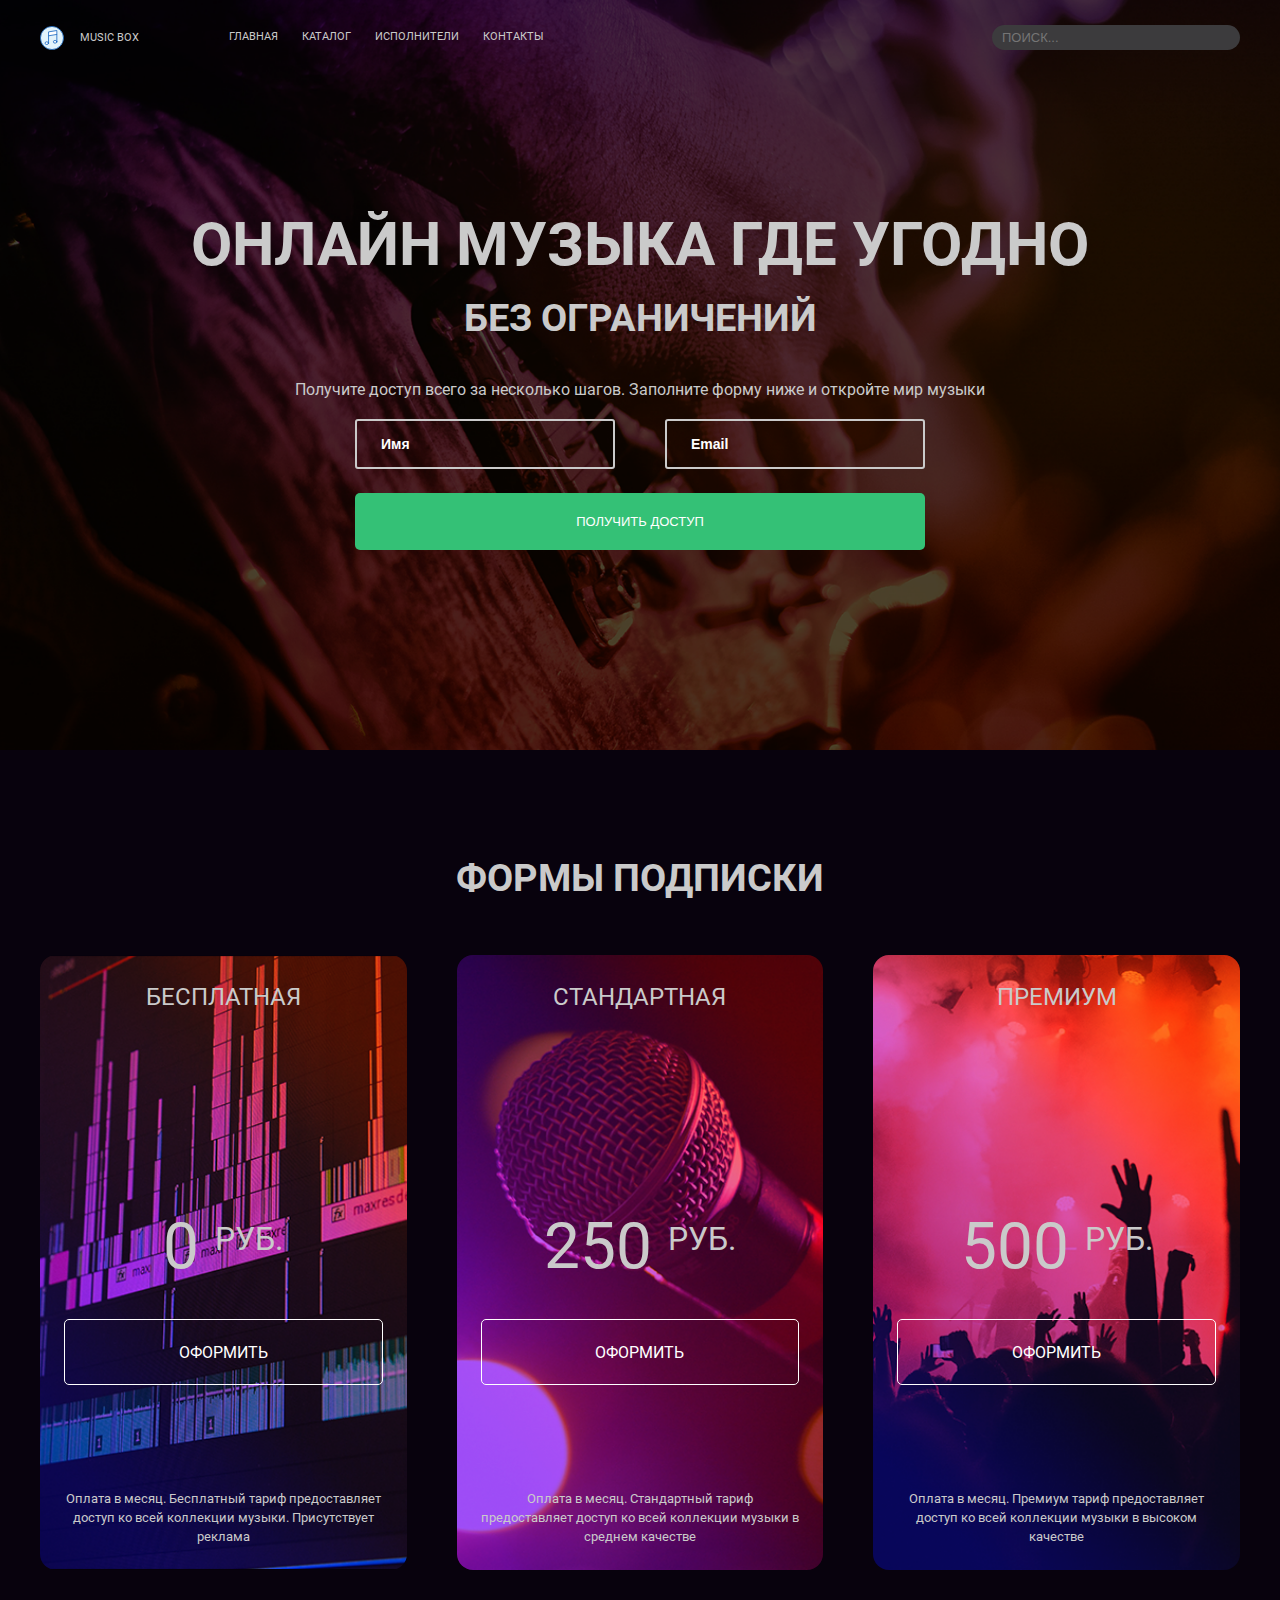
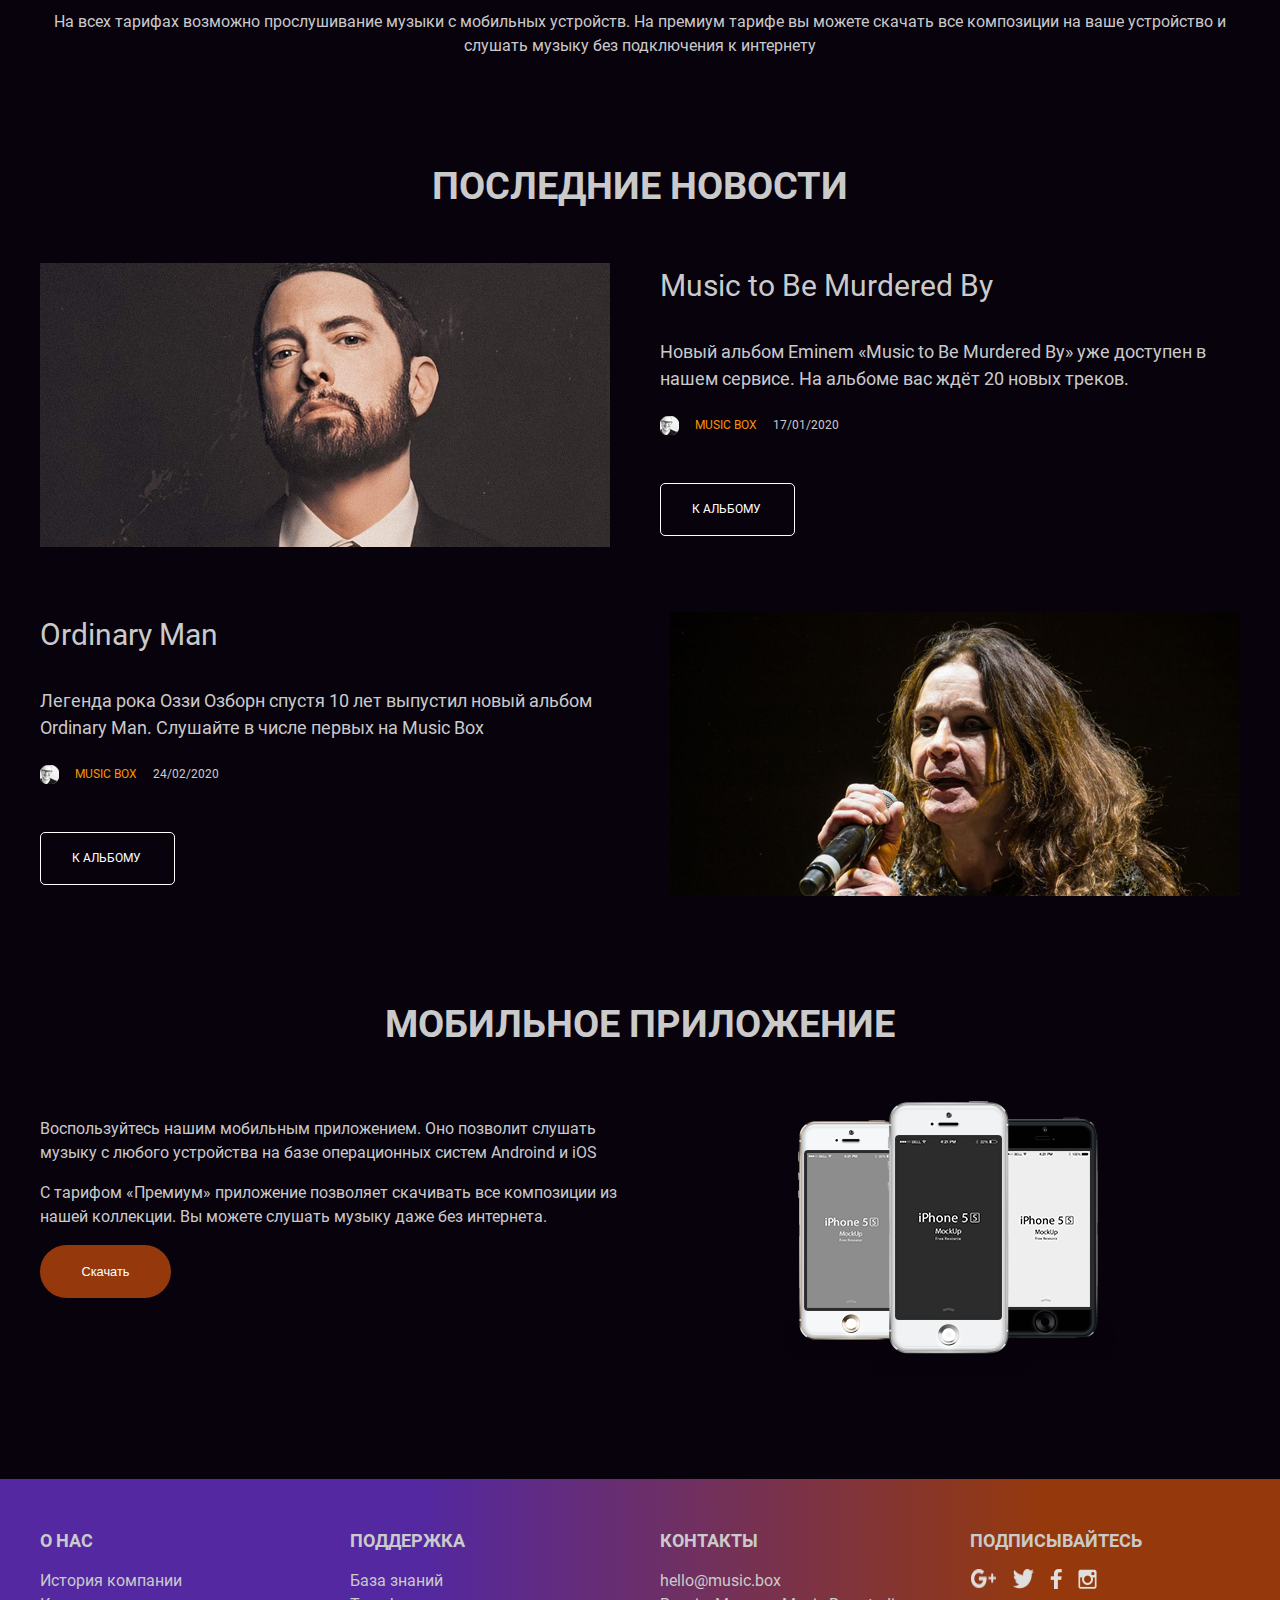
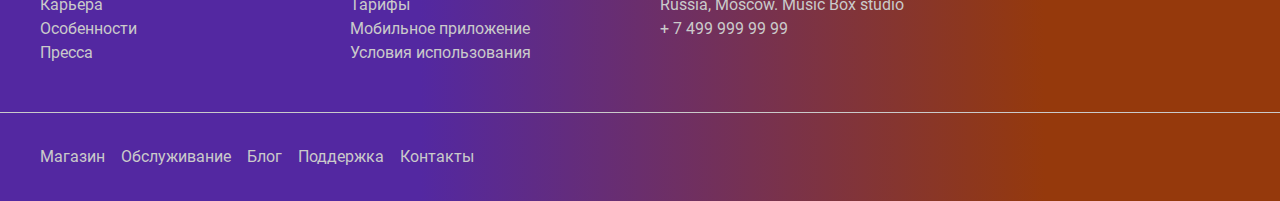
==== src/index.html @ f11d0556 "first try" ====
<!DOCTYPE html>
<html lang="ru">
<head>
    <meta charset="UTF-8">
    <meta name="viewport" content="width=device-width, initial-scale=1.0">
    <meta http-equiv="X-UA-Compatible" content="ie=edge">
    <title>Портал «Music Box» Александр</title>

    <link rel="stylesheet" href="css/style.css">
</head>
<body>
    <header class="flex-center header">
        <div class="container-width">
            <div class="logo">
                <div class="music-logo"></div>
                <span>MUSIC BOX</span>
            </div>
            <nav>
                <ul>
                    <li>ГЛАВНАЯ</li>
                    <li>КАТАЛОГ</li>
                    <li>ИСПОЛНИТЕЛИ</li>
                    <li>КОНТАКТЫ</li>
                </ul>
            </nav>
            <input type="text" placeholder="ПОИСК...">
        </div>
    </header>
    <main id="page-description" class="main">
        <div class="container-width">
            <h1>Онлайн музыка где угодно</h1>
            <h2>без ограничений</h2>
            <p>Получите доступ всего за несколько шагов. Заполните форму ниже и откройте мир музыки</p>
            <form>
                <div class="input-flex">
                    <input type="text" placeholder="Имя">
                    <input type="text" placeholder="Email">
                </div>
                <button>ПОЛУЧИТЬ ДОСТУП</button>
            </form>
        </div>
    </main>
    <section id="page-pricing" class="pricing">
        <div class="container-width">
            <h2>ФОРМЫ ПОДПИСКИ</h2>
            <div class="pricing-flex">
                <div class="pricing-item bg-pricing-first">
                    <h3>Бесплатная</h3>
                    <div class="pricing-flex-price">
                        <span class="pricing-value">0</span>
                        <span class="pricing-rub">РУБ.</span>
                    </div>
                    <a href="#">Оформить</a>
                    <p class="pricing-footer">
                        Оплата в месяц. Бесплатный тариф предоставляет доступ ко всей коллекции музыки. 
                        Присутствует реклама
                    </p>
                  </div>
                  <div class="pricing-item bg-pricing-second">
                    <h3>Стандартная</h3>
                    <div class="pricing-flex-price">
                        <span class="pricing-value">250</span>
                        <span class="pricing-rub">РУБ.</span>
                    </div>
                    <a href="#">Оформить</a>
                    <p class="pricing-footer">
                        Оплата в месяц. 
                        Стандартный тариф предоставляет доступ ко всей коллекции музыки в среднем качестве
                    </p>
                  </div><div class="pricing-item bg-pricing-third">
                    <h3>Премиум</h3>
                    <div class="pricing-flex-price">
                        <span class="pricing-value">500</span>
                        <span class="pricing-rub">РУБ.</span>
                    </div>
                    <a href="#">Оформить</a>
                    <p class="pricing-footer">
                        Оплата в месяц. Премиум тариф предоставляет доступ 
                        ко всей коллекции музыки в высоком качестве
                    </p>
                  </div>
            </div>
            <p>
                На всех тарифах возможно прослушивание музыки с мобильных устройств. 
                На премиум тарифе вы можете скачать все композиции на ваше устройство 
                и слушать музыку без подключения к интернету
            </p>
        </div>
    </section>
    <section id="page-news" class="news">
        <div class="container-width">
            <h2>ПОСЛЕДНИЕ НОВОСТИ</h2>
            <div  class="news-item">
                <img src="./images/Music to Be Murdered By.png" alt="eminem">
                <div class="news-body">
                    <h3>Music to Be Murdered By</h3>
                    <p>
                        Новый альбом Eminem «Music to Be Murdered By» 
                        уже доступен в нашем сервисе. На альбоме вас ждёт 20 новых треков.
                    </p>
                    <div class="news-footer">
                        <div class="news-author">
                            <div class="author">
                                <div class="author-logo"></div>
                                <span>MUSIC BOX</span>
                            </div>
                          <span>17/01/2020</span>
                        </div>
                        <a href="#">К альбому</a>
                      </div>
                </div>
            </div>
            <div  class="news-item margin-news">
                <div class="news-body">
                    <h3>Ordinary Man</h3>
                    <p>
                        Легенда рока Оззи Озборн спустя 10 лет 
                        выпустил новый альбом Ordinary Man. Слушайте в числе первых на Music Box
                    </p>
                    <div class="news-footer">
                        <div class="news-author">
                            <div class="author">
                                <div class="author-logo"></div>
                                <span>MUSIC BOX</span>
                            </div>
                          <span>24/02/2020</span>
                        </div>
                        <a href="#">К альбому</a>
                      </div>
                </div>
                <img class="order-mob" src="./images/Ordinary Man.png" alt="ozzy">
            </div>
        </div>
    </section>
    <section id="page-app" class="mob-app">
        <div class="container-width">
            <h2>Мобильное приложение</h2>
            <div class="app">
                <div class="app-text">
                    <p>Воспользуйтесь нашим мобильным приложением. 
                        Оно позволит слушать музыку с любого устройства 
                        на базе операционных систем Androind и iOS
                    </p>
                    <p>
                        С тарифом «Премиум» приложение 
                        позволяет скачивать все композиции из нашей коллекции. 
                        Вы можете слушать музыку даже без интернета.
                    </p>
                    <button>Скачать</button>
                </div>
                <img class="app-img" src="./images/iphone.png" alt="mobile app">
            </div>
        </div>
    </section>
    <footer class="bg-gradient">
        <div class="footer-border"></div>
        <div class="container-width">
            <div class="footer-top">
                <div class="footer-column">
                    <h2>О нас</h2>
                    <p>История компании</p>
                    <p>Карьера</p>
                    <p>Особенности</p>
                    <p>Пресса</p>
                </div>
                <div class="footer-column">
                    <h2>Поддержка</h2>
                    <p>База знаний</p>
                    <p>Тарифы</p>
                    <p>Мобильное приложение</p>
                    <p>Условия использования</p>
                </div>
                <div class="footer-column">
                    <h2>Контакты</h2>
                    <p>hello@music.box</p>
                    <p>Russia, Moscow. Music Box studio</p>
                    <p>+ 7 499 999 99 99</p>
                </div>
                <div class="footer-column">
                    <h2>Подписывайтесь</h2>
                    <div class="logos">
                        <img src="./images/Google+.png" alt="google+">
                        <img src="./images/Twitter.png" alt="twitter">
                        <img src="./images/Facebook.png" alt="facebook">
                        <img src="./images/Instagram.png" alt="insta">
                    </div>
                </div>
            </div>
            <div class="footer-down">
                <span>Магазин</span>
                <span>Обслуживание</span>
                <span>Блог</span>
                <span>Поддержка</span>
                <span>Контакты</span>
            </div>
        </div>
    </footer>
</body>
</html>
---- src/css/style.css ----
@import "basic.css";
@import "header.css";
@import "main.css";
@import "pricing.css";
@import "pricing-item.css";
@import "news.css";
@import "mobile-app.css";
@import "footer.css";
@import "main-second.css";
@import "popular-track.css";
@import "discography.css";
@import "similar.css";
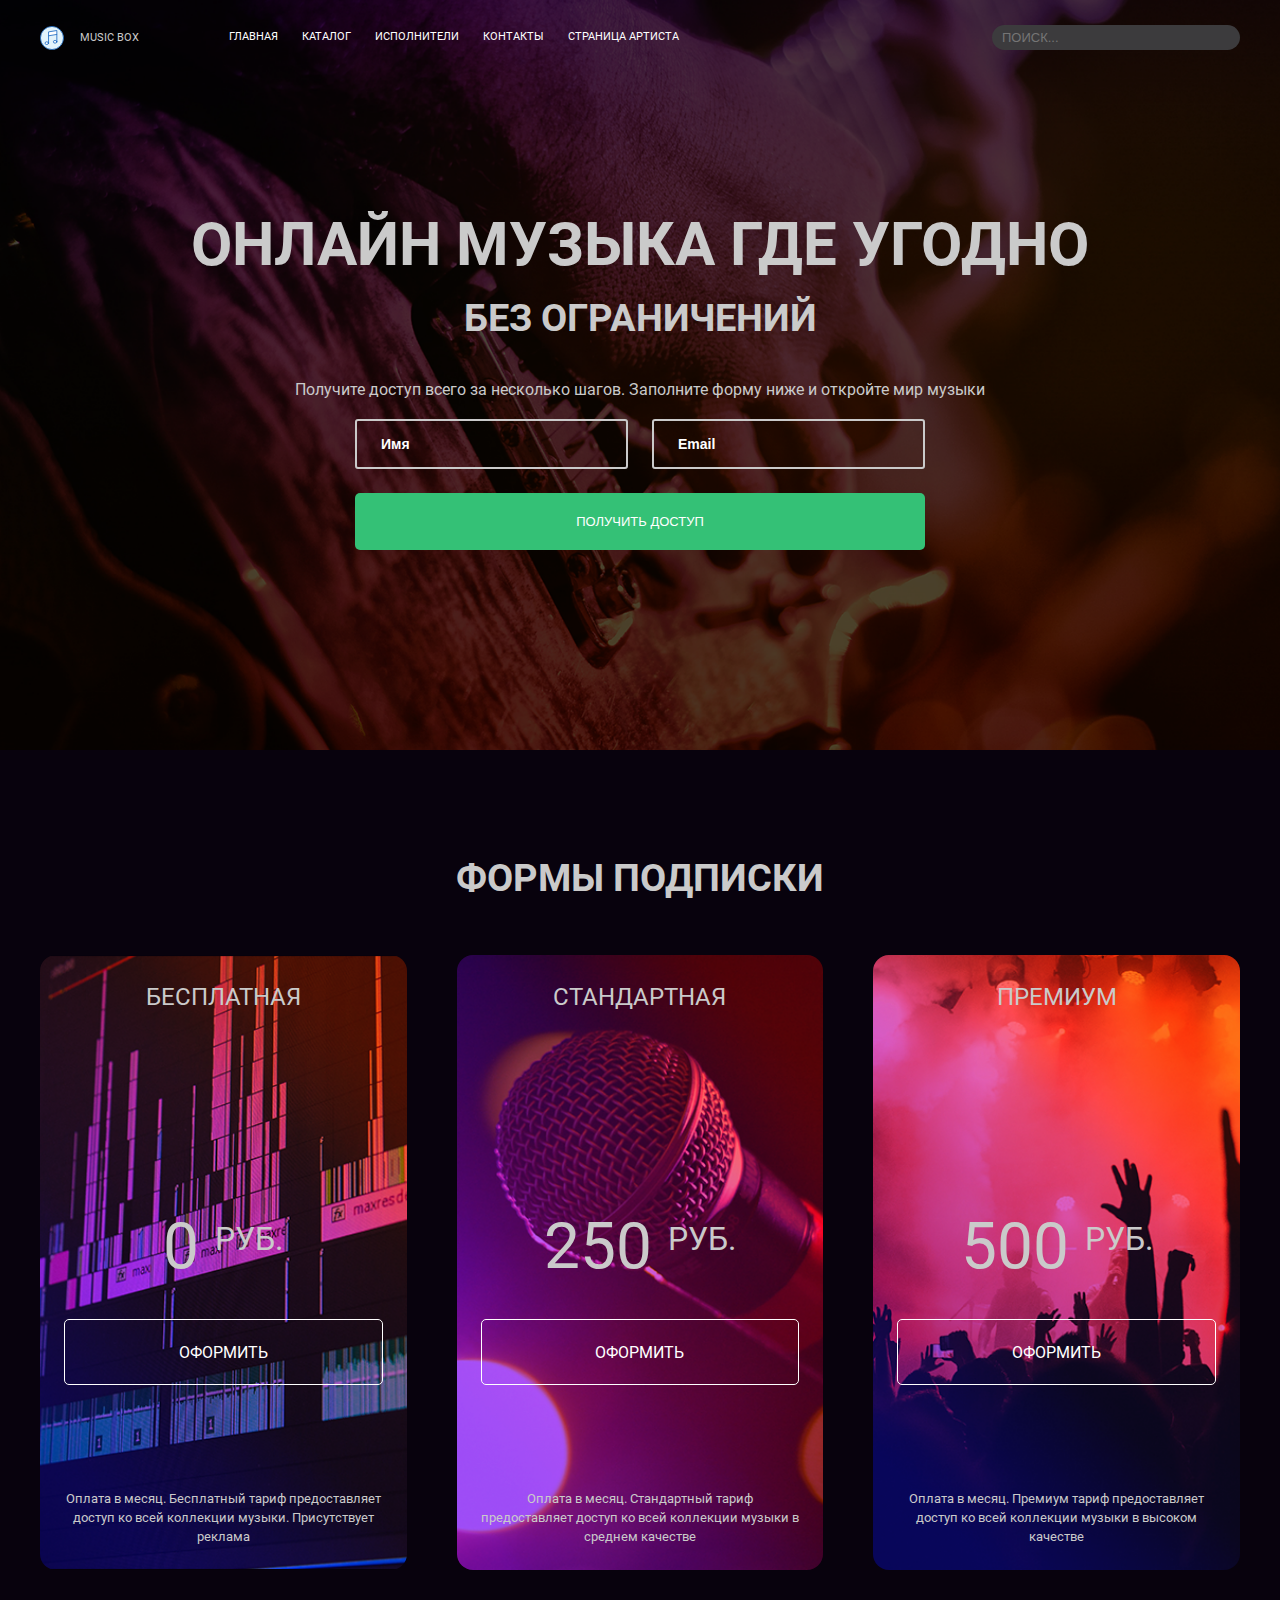
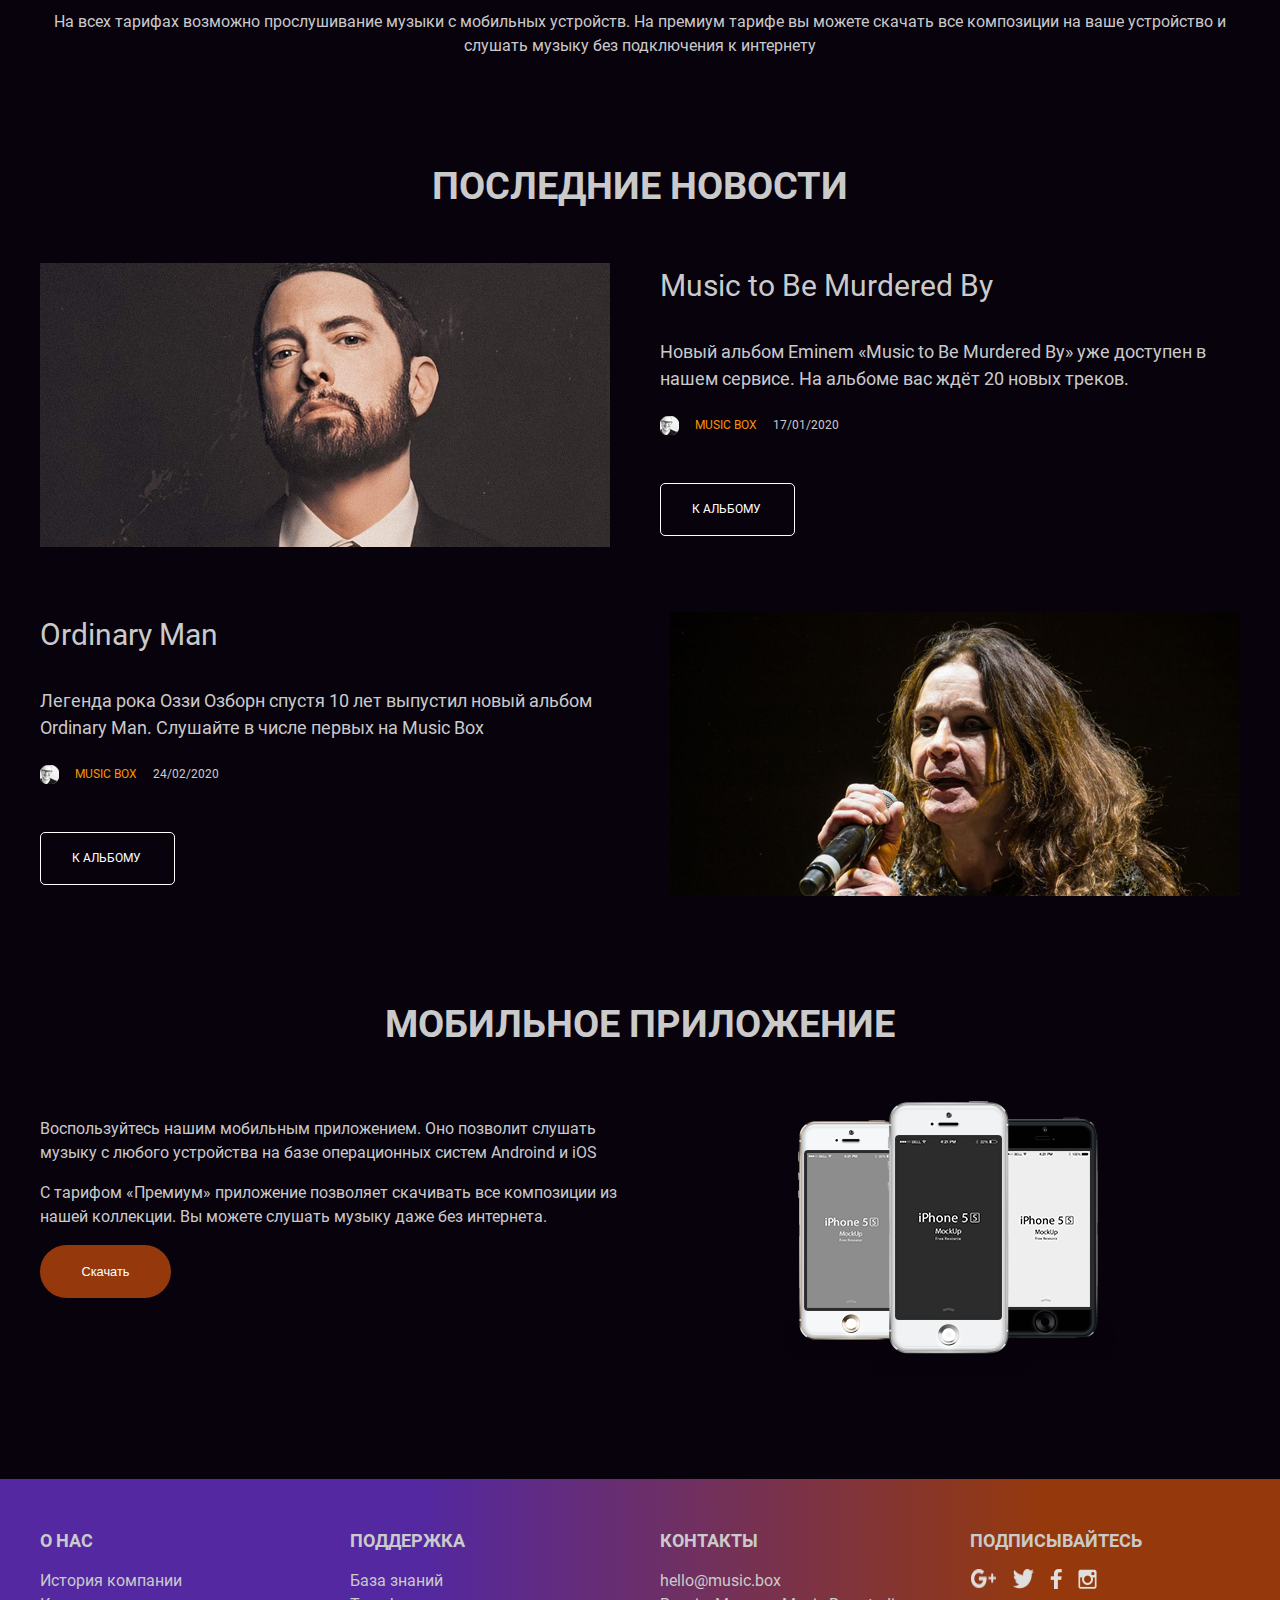
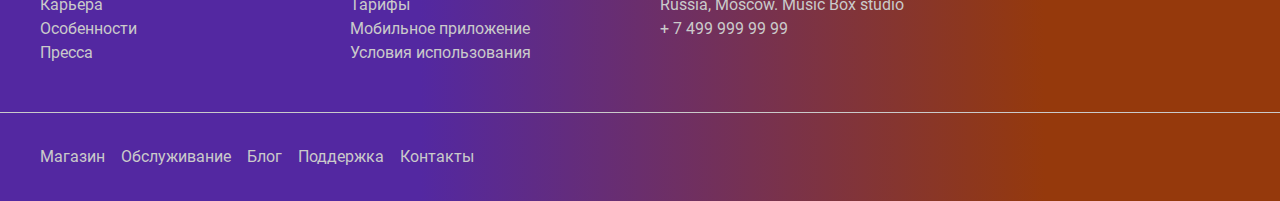
==== commit c9154155: "second try" ====
--- a/src/index.html
+++ b/src/index.html
@@ -17,10 +17,11 @@
             </div>
             <nav>
                 <ul>
-                    <li>ГЛАВНАЯ</li>
-                    <li>КАТАЛОГ</li>
-                    <li>ИСПОЛНИТЕЛИ</li>
-                    <li>КОНТАКТЫ</li>
+                    <li><a href="https://hexlet-alexglot-second-lesson.surge.sh/">ГЛАВНАЯ</a></li>
+                    <li><a href="#">КАТАЛОГ</a></li>
+                    <li><a href="#">ИСПОЛНИТЕЛИ</a></li>
+                    <li><a href="#">КОНТАКТЫ</a></li>
+                    <li><a href="https://hexlet-alexglot-second-lesson.surge.sh/artist.html">СТРАНИЦА АРТИСТА</a></li>
                 </ul>
             </nav>
             <input type="text" placeholder="ПОИСК...">
@@ -36,7 +37,7 @@
                     <input type="text" placeholder="Имя">
                     <input type="text" placeholder="Email">
                 </div>
-                <button>ПОЛУЧИТЬ ДОСТУП</button>
+                <button type="submit">ПОЛУЧИТЬ ДОСТУП</button>
             </form>
         </div>
     </main>
